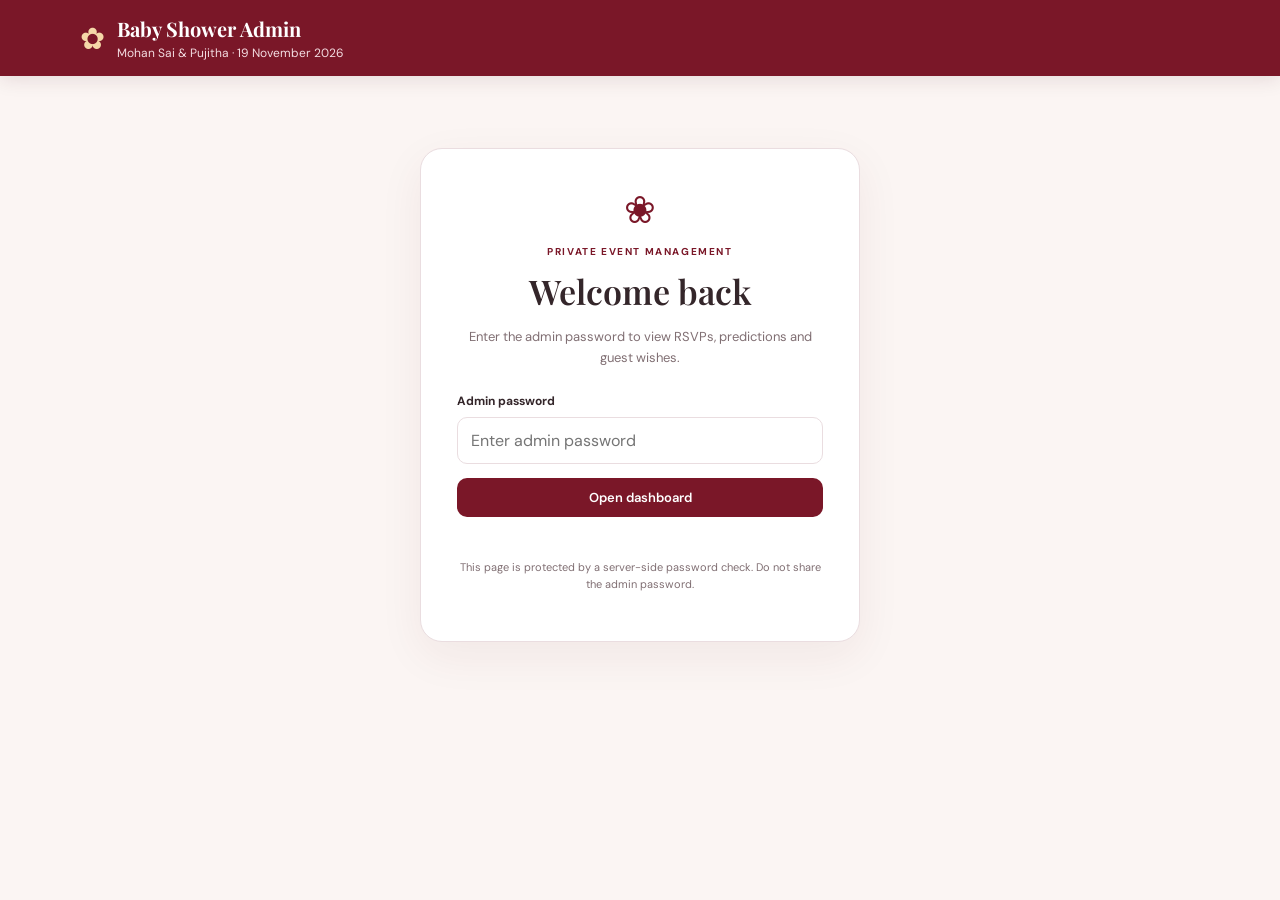
==== admin.html @ b10b52d7 "Add files via upload" ====
<!doctype html>
<html lang="en">
<head>
  <meta charset="utf-8">
  <meta name="viewport" content="width=device-width, initial-scale=1">
  <meta name="theme-color" content="#7a1728">
  <title>Baby Shower Admin | Mohan Sai & Pujitha</title>
  <link rel="preconnect" href="https://fonts.googleapis.com">
  <link rel="preconnect" href="https://fonts.gstatic.com" crossorigin>
  <link href="https://fonts.googleapis.com/css2?family=DM+Sans:wght@400;500;600;700&family=Playfair+Display:wght@500;600;700&display=swap" rel="stylesheet">
  <link rel="stylesheet" href="admin.css">
</head>
<body>
  <header class="topbar">
    <div class="brand"><span class="flower">✿</span><div><strong>Baby Shower Admin</strong><small>Mohan Sai & Pujitha · 19 November 2026</small></div></div>
    <button id="logoutBtn" class="button button-light" hidden>Log out</button>
  </header>

  <main class="shell">
    <section id="loginPanel" class="login-card">
      <div class="login-flower">❀</div>
      <p class="eyebrow">PRIVATE EVENT MANAGEMENT</p>
      <h1>Welcome back</h1>
      <p class="muted">Enter the admin password to view RSVPs, predictions and guest wishes.</p>
      <form id="loginForm">
        <label for="adminPassword">Admin password</label>
        <input id="adminPassword" type="password" autocomplete="current-password" required placeholder="Enter admin password">
        <button class="button button-primary full" id="loginBtn" type="submit">Open dashboard</button>
        <p id="loginError" class="status error" role="alert"></p>
      </form>
      <p class="security-note">This page is protected by a server-side password check. Do not share the admin password.</p>
    </section>

    <section id="dashboard" hidden>
      <div class="welcome-row">
        <div><p class="eyebrow">EVENT OVERVIEW</p><h1>Guest dashboard</h1><p class="muted">A single place to manage event responses and guest messages.</p></div>
        <button id="refreshBtn" class="button button-light">↻ Refresh</button>
      </div>

      <div class="metrics">
        <article class="metric"><span class="metric-icon">👥</span><strong id="metricConfirmed">—</strong><span>Confirmed attendees</span></article>
        <article class="metric"><span class="metric-icon">📝</span><strong id="metricResponses">—</strong><span>RSVP responses</span></article>
        <article class="metric"><span class="metric-icon">💌</span><strong id="metricWishes">—</strong><span>Total wishes</span></article>
        <article class="metric"><span class="metric-icon">⏳</span><strong id="metricPending">—</strong><span>Pending approval</span></article>
      </div>

      <nav class="tabs" aria-label="Dashboard sections">
        <button class="tab active" data-tab="rsvps">RSVPs</button>
        <button class="tab" data-tab="predictions">Girl / Boy predictions</button>
        <button class="tab" data-tab="wishes">Wishes & blessings</button>
      </nav>

      <section id="panel-rsvps" class="panel">
        <div class="panel-heading"><div><h2>RSVP management</h2><p class="muted">Guest attendance and expected headcount.</p></div><button class="button button-outline" id="exportRsvps">Export CSV</button></div>
        <div class="summary-strip"><div><span>Attending responses</span><strong id="rsvpYes">0</strong></div><div><span>Unable to attend</span><strong id="rsvpNo">0</strong></div><div><span>Total expected guests</span><strong id="rsvpHeadcount">0</strong></div></div>
        <div class="table-tools"><input id="rsvpSearch" type="search" placeholder="Search guest name"><select id="rsvpFilter"><option value="all">All responses</option><option value="yes">Attending</option><option value="no">Not attending</option></select></div>
        <div class="table-wrap"><table><thead><tr><th>Guest name</th><th>Response</th><th>People</th><th>Submitted</th></tr></thead><tbody id="rsvpRows"><tr><td colspan="4" class="empty">Loading…</td></tr></tbody></table></div>
      </section>

      <section id="panel-predictions" class="panel" hidden>
        <div class="panel-heading"><div><h2>Guest predictions</h2><p class="muted">Anonymous votes only. Individual voters cannot be identified.</p></div></div>
        <div class="prediction-grid">
          <article class="prediction-card"><span>👧</span><p>Girl predictions</p><strong id="girlCount">0</strong><div class="bar"><i id="girlBar"></i></div><small id="girlPercent">0%</small></article>
          <article class="prediction-card"><span>👦</span><p>Boy predictions</p><strong id="boyCount">0</strong><div class="bar"><i id="boyBar"></i></div><small id="boyPercent">0%</small></article>
        </div>
        <p class="note">These are guests’ guesses only. They do not represent or reveal the baby's actual sex.</p>
      </section>

      <section id="panel-wishes" class="panel" hidden>
        <div class="panel-heading"><div><h2>Wishes & blessings</h2><p class="muted">Approve a wish to display it on the public Fun Zone wishes wall.</p></div><button class="button button-outline" id="exportWishes">Export CSV</button></div>
        <div class="table-tools"><select id="wishFilter"><option value="pending">Pending approval</option><option value="approved">Approved</option><option value="all">All wishes</option></select><input id="wishSearch" type="search" placeholder="Search name or message"></div>
        <div id="wishList" class="wish-list"><p class="empty">Loading wishes…</p></div>
      </section>
      <p id="dashboardStatus" class="status" role="status"></p>
      <p class="footer-note">Private admin page · Data is stored in your Supabase project.</p>
    </section>
  </main>
  <script src="admin.js"></script>
</body>
</html>
---- admin.css ----
*{box-sizing:border-box} :root{--wine:#7a1728;--wine-dark:#5d1020;--rose:#f8e9ec;--ink:#34262a;--muted:#806f73;--line:#eadde0;--paper:#fffdfc;--green:#287b55;--amber:#9a6512;--red:#a63b42}
body{margin:0;background:#fbf5f3;color:var(--ink);font-family:"DM Sans",sans-serif}.topbar{height:76px;background:var(--wine);color:white;display:flex;align-items:center;justify-content:space-between;padding:0 max(22px,calc((100vw - 1120px)/2));box-shadow:0 4px 18px #4c14201c}.brand{display:flex;align-items:center;gap:12px}.brand strong{display:block;font-family:"Playfair Display",serif;font-size:20px}.brand small{display:block;color:#f3dce1;margin-top:3px;font-size:12px}.flower{font-size:30px;color:#f5d7a8}.shell{max-width:1120px;margin:36px auto;padding:0 22px}.login-card{max-width:440px;margin:8vh auto;background:white;border:1px solid var(--line);border-radius:22px;padding:36px;box-shadow:0 14px 45px #5b1a2410;text-align:center}.login-flower{font-size:38px;color:var(--wine)}.eyebrow{letter-spacing:.16em;font-size:10px;font-weight:700;color:var(--wine);margin:10px 0}.login-card h1,.welcome-row h1{font:600 34px "Playfair Display",serif;margin:8px 0}.muted{color:var(--muted);line-height:1.6;font-size:13px}.login-card form{text-align:left;margin-top:24px}.login-card label{display:block;font-size:12px;font-weight:700;margin-bottom:8px}input,select{font:inherit;color:var(--ink);border:1px solid var(--line);background:#fff;border-radius:10px;padding:12px 13px;min-width:0}input:focus,select:focus{outline:2px solid #d9aab4;outline-offset:1px}.login-card input{width:100%;margin-bottom:14px}.button{border:0;border-radius:10px;padding:11px 16px;font:600 13px "DM Sans",sans-serif;cursor:pointer}.button:disabled{opacity:.55;cursor:wait}.button-primary{background:var(--wine);color:white}.button-primary:hover{background:var(--wine-dark)}.button-light{background:#fff;color:var(--wine)}.button-outline{background:white;border:1px solid var(--line);color:var(--wine)}.full{width:100%}.security-note,.footer-note,.note{font-size:11px;color:var(--muted);line-height:1.6}.status{min-height:18px;font-size:12px;color:var(--green)}.status.error{color:var(--red)}.welcome-row{display:flex;align-items:center;justify-content:space-between;gap:16px;margin-bottom:22px}.welcome-row h1{margin:3px 0}.welcome-row .eyebrow{margin:0}.metrics{display:grid;grid-template-columns:repeat(4,1fr);gap:14px;margin:22px 0 26px}.metric{background:white;border:1px solid var(--line);border-radius:15px;padding:17px;display:grid;gap:6px}.metric-icon{font-size:21px}.metric strong{font:600 28px "Playfair Display",serif;color:var(--wine)}.metric span:last-child{font-size:11px;color:var(--muted)}.tabs{display:flex;gap:8px;border-bottom:1px solid var(--line);margin-bottom:18px;overflow:auto}.tab{border:0;background:transparent;padding:13px 16px;color:var(--muted);font:600 13px "DM Sans",sans-serif;white-space:nowrap;border-bottom:3px solid transparent;cursor:pointer}.tab.active{color:var(--wine);border-color:var(--wine)}.panel{background:white;border:1px solid var(--line);border-radius:16px;padding:22px;box-shadow:0 8px 30px #5b1a2408}.panel-heading{display:flex;align-items:center;justify-content:space-between;gap:14px;margin-bottom:18px}.panel h2{font:600 23px "Playfair Display",serif;margin:0}.panel-heading .muted{margin:5px 0 0}.summary-strip{display:grid;grid-template-columns:repeat(3,1fr);background:#fbf3f3;border-radius:12px;padding:14px;margin-bottom:16px;gap:12px}.summary-strip div{display:grid;gap:4px}.summary-strip span{font-size:11px;color:var(--muted)}.summary-strip strong{font-size:22px;color:var(--wine)}.table-tools{display:flex;gap:10px;margin:12px 0}.table-tools input{flex:1}.table-tools select{min-width:160px}.table-wrap{overflow:auto}table{border-collapse:collapse;width:100%;font-size:12px;text-align:left}th{background:#fbf6f5;color:var(--muted);font-size:10px;text-transform:uppercase;letter-spacing:.08em}th,td{padding:13px 12px;border-bottom:1px solid #f0e8e8;white-space:nowrap}td:nth-child(1){font-weight:600}.pill{display:inline-block;padding:5px 9px;border-radius:30px;font-size:10px;font-weight:700}.pill.yes,.pill.approved{background:#e6f4ec;color:var(--green)}.pill.no,.pill.rejected{background:#fbeaec;color:var(--red)}.pill.pending{background:#fff3dc;color:var(--amber)}.empty{text-align:center;color:var(--muted);padding:26px!important}.prediction-grid{display:grid;grid-template-columns:repeat(2,1fr);gap:16px}.prediction-card{background:#fcf7f6;border:1px solid var(--line);border-radius:14px;padding:22px}.prediction-card>span{font-size:26px}.prediction-card p{color:var(--muted);font-size:12px}.prediction-card strong{font:600 34px "Playfair Display",serif;color:var(--wine)}.prediction-card small{font-size:11px;color:var(--muted)}.bar{height:9px;background:#eadde0;border-radius:20px;overflow:hidden;margin:12px 0 7px}.bar i{display:block;height:100%;width:0;background:var(--wine);border-radius:20px;transition:width .3s}.wish-list{display:grid;gap:12px}.wish-card{border:1px solid var(--line);border-radius:13px;padding:15px;display:grid;gap:10px}.wish-top{display:flex;justify-content:space-between;gap:12px;align-items:center}.wish-name{font-weight:700;font-size:13px}.wish-date{font-size:10px;color:var(--muted)}.wish-message{font:14px/1.6 "Playfair Display",serif;color:#59464b;white-space:pre-wrap;overflow-wrap:anywhere}.wish-actions{display:flex;gap:8px;flex-wrap:wrap}.wish-actions .button{padding:8px 12px;font-size:11px}.button-approve{background:#e6f4ec;color:var(--green)}.button-reject{background:#fbeaec;color:var(--red)}.button-neutral{background:#f2edef;color:#66565b}.footer-note{text-align:center;margin:22px 0 35px}@media(max-width:760px){.shell{margin:22px auto;padding:0 14px}.topbar{padding:0 15px;height:68px}.brand strong{font-size:17px}.metrics{grid-template-columns:repeat(2,1fr);gap:9px}.metric{padding:13px}.metric strong{font-size:24px}.panel{padding:15px}.panel-heading{align-items:flex-start;flex-direction:column}.summary-strip{grid-template-columns:1fr 1fr}.prediction-grid{grid-template-columns:1fr}.table-tools{flex-direction:column}.table-tools select{width:100%}.welcome-row h1{font-size:29px}.login-card{padding:27px 22px;margin-top:5vh}}
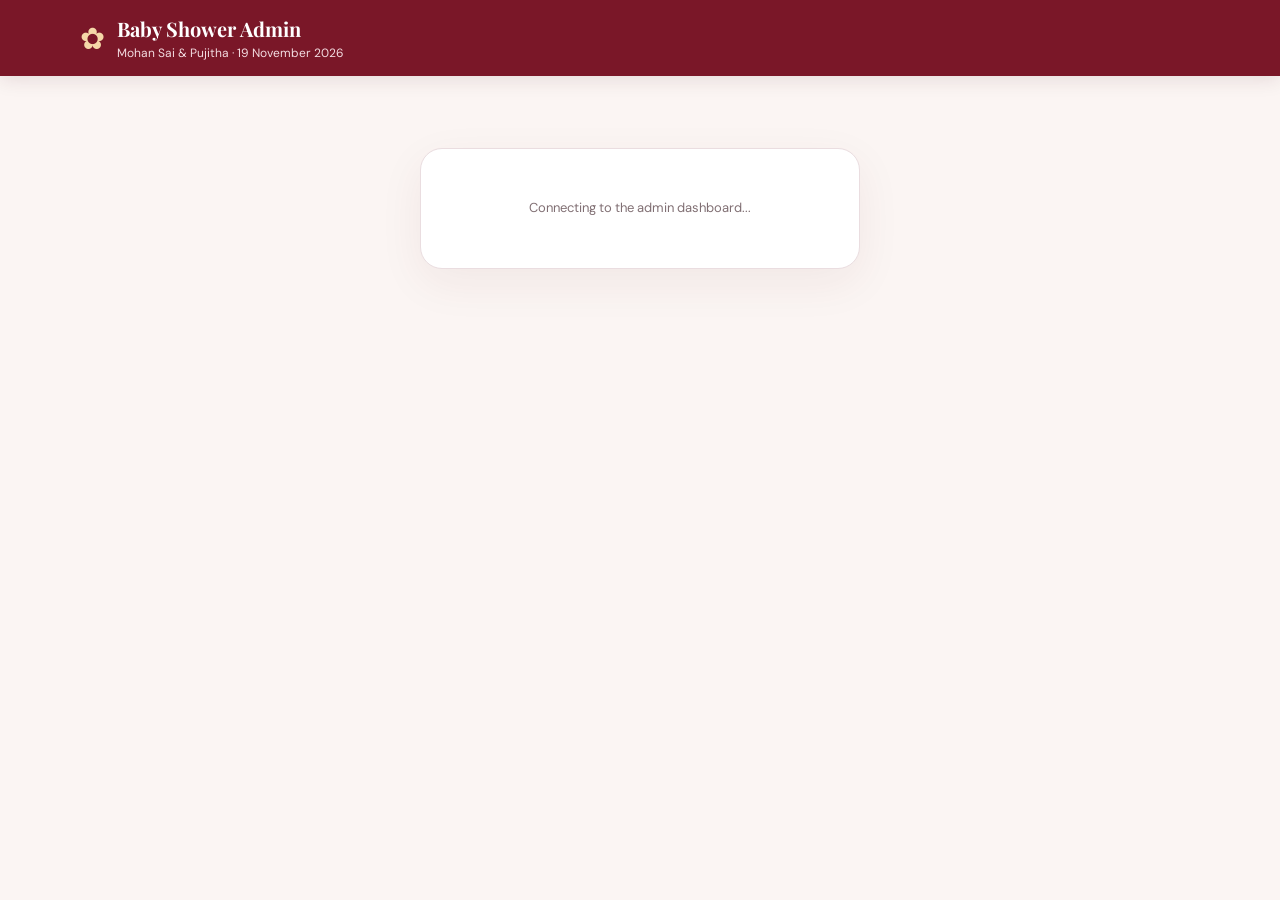
==== commit 34ff4d57: "Remove login form and add connecting message Removed the login form and related elements from the ad" ====
--- a/admin.html
+++ b/admin.html
@@ -13,23 +13,12 @@
 <body>
   <header class="topbar">
     <div class="brand"><span class="flower">✿</span><div><strong>Baby Shower Admin</strong><small>Mohan Sai & Pujitha · 19 November 2026</small></div></div>
-    <button id="logoutBtn" class="button button-light" hidden>Log out</button>
   </header>
 
   <main class="shell">
     <section id="loginPanel" class="login-card">
-      <div class="login-flower">❀</div>
-      <p class="eyebrow">PRIVATE EVENT MANAGEMENT</p>
-      <h1>Welcome back</h1>
-      <p class="muted">Enter the admin password to view RSVPs, predictions and guest wishes.</p>
-      <form id="loginForm">
-        <label for="adminPassword">Admin password</label>
-        <input id="adminPassword" type="password" autocomplete="current-password" required placeholder="Enter admin password">
-        <button class="button button-primary full" id="loginBtn" type="submit">Open dashboard</button>
-        <p id="loginError" class="status error" role="alert"></p>
-      </form>
-      <p class="security-note">This page is protected by a server-side password check. Do not share the admin password.</p>
-    </section>
+    <p class="muted">Connecting to the admin dashboard...</p>
+</section>
 
     <section id="dashboard" hidden>
       <div class="welcome-row">
